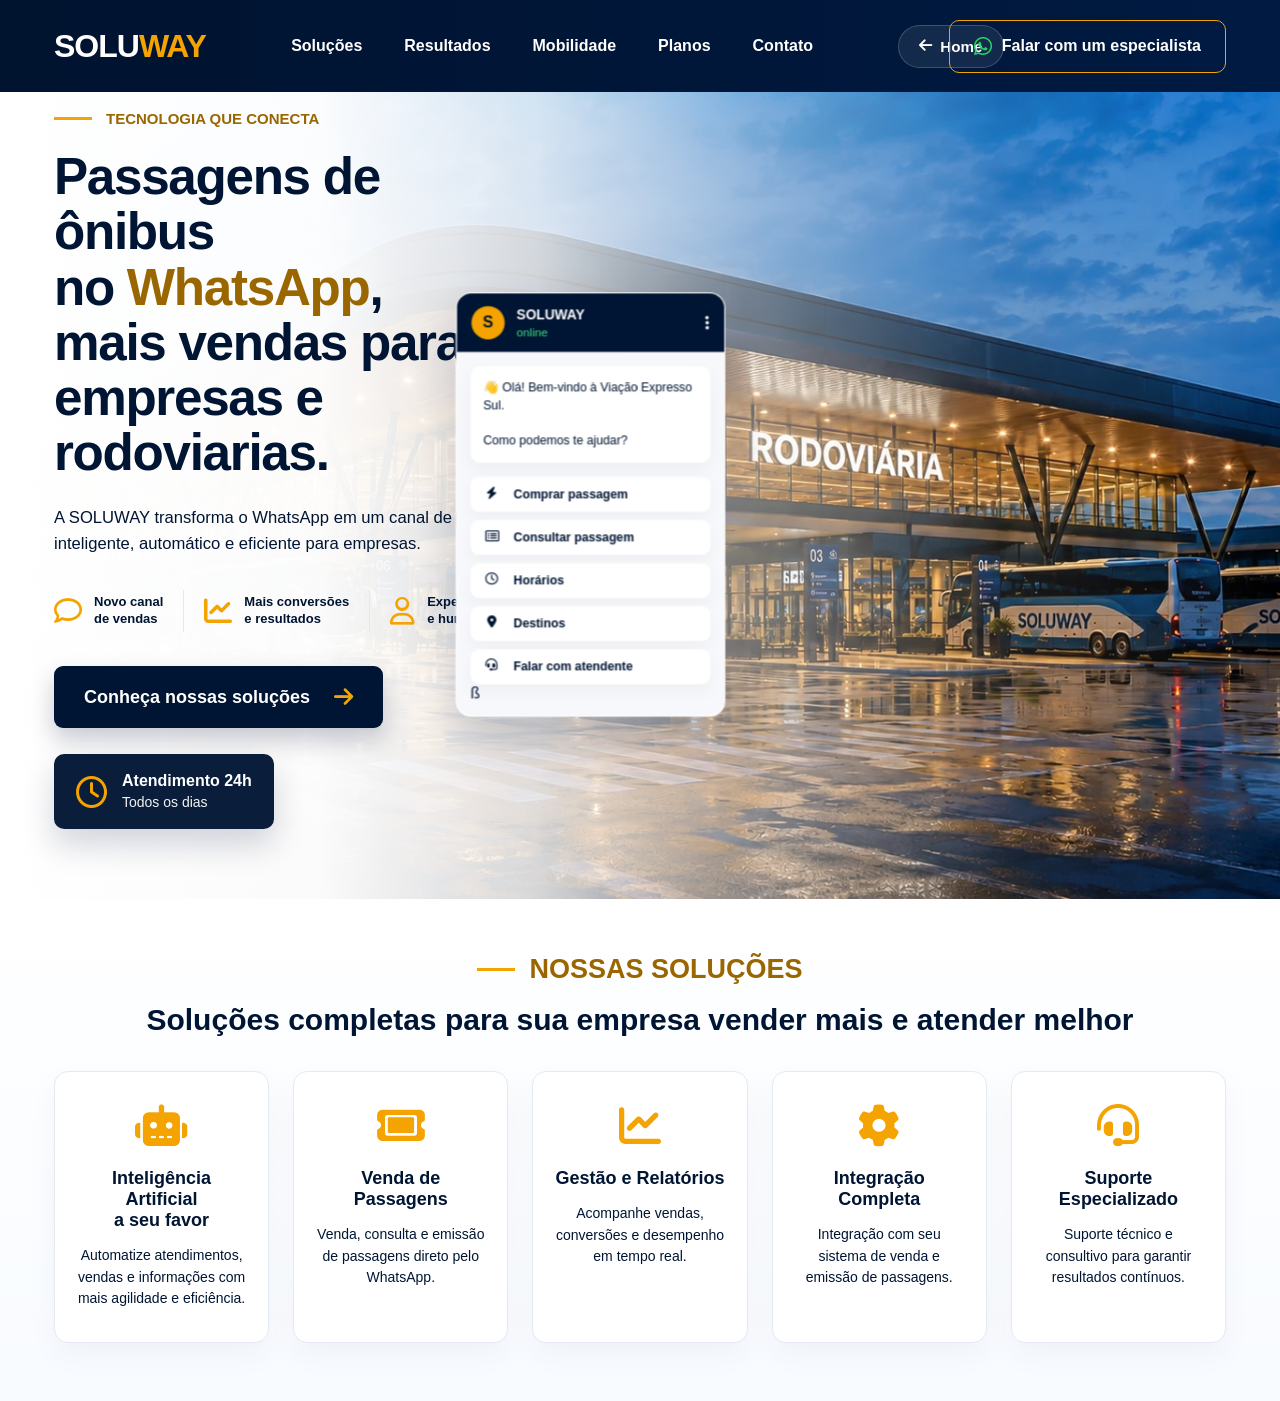
==== index.html @ b698020f "Add files via upload" ====
<!doctype html>
<html lang="pt-BR">
  <head>
  <!-- Google Analytics: SOLUWAY — Sites públicos -->
    <script async src="https://www.googletagmanager.com/gtm.js?id=G-0V5ZH171MF"></script>
    <script>
      window.dataLayer = window.dataLayer || [];
      function gtag(){dataLayer.push(arguments);}
      gtag('js', new Date());
      document.addEventListener('click', function (event) {
        const link = event.target.closest('a[href]');
        if (!link) return;
        const url = new URL(link.href, location.href);
        if (url.hostname !== 'wa.me' && url.hostname !== 'api.whatsapp.com') return;
        gtag('event', 'whatsapp_click', {
          send_to: 'G-0V5ZH171MF',
          site_name: 'rodoviaria',
          button_id: link.id || link.className || 'contato',
          contact_channel: 'whatsapp'
        });
      }, true);
    </script>
    <meta charset="UTF-8" />
    <meta name="viewport" content="width=device-width, initial-scale=1.0" />
    <title>SOLUWAY | Passagens de ônibus no WhatsApp</title>
    <meta name="description" content="Modernize o atendimento da sua rodoviária com a SOLUWAY. Venda passagens de ônibus pelo WhatsApp com automação e integração para facilitar a operação." />

    <link rel="stylesheet" href="css/style.css" />

    <link
      rel="stylesheet"
      href="https://cdnjs.cloudflare.com/ajax/libs/font-awesome/6.5.1/css/all.min.css"
    />
  </head>

  <body>



    
 (ajuste do link de volta da soluway-rodoviaria)
    <!-- HEADER -->
    <header class="header">
      <div class="logo">
        <span>SOLU<span>WAY</span></span>
      </div>

      <nav class="nav">
        <a href="#solucoes">Soluções</a>
        <a href="#resultados">Resultados</a>
        <a href="#mobilidade">Mobilidade</a>
        <a href="#planos">Planos</a>
        <a href="#contato">Contato</a>
      </nav>
 <a href="https://soluway.com.br" class="btn-voltar-home">
  <i class="fa-solid fa-arrow-left"></i>
  Home
</a>

      <a
        href="https://wa.me/555191456354?text=Ol%C3%A1%21%20Gostaria%20de%20falar%20com%20um%20especialista%20da%20SOLUWAY."
        target="_blank"
        id="whatsapp-fale-conosco-header"
        class="btn-whatsapp"
        rel="noopener"
      >
        <i class="fa-brands fa-whatsapp"></i>
        Falar com um especialista
      </a>
    </header>

    <!-- HERO -->
    <main class="hero">
      <!-- COLUNA ESQUERDA -->
      <section class="hero-content">
        <div class="tag">
          <span></span>
          TECNOLOGIA QUE CONECTA
        </div>

        <h1>
          Passagens de ônibus <br />
          no <strong>WhatsApp</strong>, <br />
          mais vendas para <br />
          empresas e rodoviarias.
        </h1>

        <p>
          A SOLUWAY transforma o WhatsApp em um canal de vendas inteligente,
          automático e eficiente para empresas.
        </p>

        <div class="benefits">
          <div class="benefit-item">
            <i class="fa-regular fa-comment"></i>
            <span>Novo canal<br />de vendas</span>
          </div>

          <div class="benefit-line"></div>

          <div class="benefit-item">
            <i class="fa-solid fa-chart-line"></i>
            <span>Mais conversões<br />e resultados</span>
          </div>

          <div class="benefit-line"></div>

          <div class="benefit-item">
            <i class="fa-regular fa-user"></i>
            <span>Experiência rápida<br />e humanizada</span>
          </div>
        </div>

        <a href="#solucoes" class="main-button">
          Conheça nossas soluções
          <i class="fa-solid fa-arrow-right"></i>
        </a>

        <div class="mini-card mini-card-left">
          <i class="fa-regular fa-clock"></i>
          <div>
            <strong>Atendimento 24h</strong>
            <span>Todos os dias</span>
          </div>
        </div>
      </section>

      <!-- CARD WHATSAPP CENTRAL -->
      <section class="whatsapp-center">
        <div class="whatsapp-card">
          <div class="phone-header">
            <div class="brand-circle">S</div>
            <div>
              <strong>SOLUWAY</strong>
              <small>online</small>
            </div>
            <i class="fa-solid fa-ellipsis-vertical"></i>
          </div>

          <div class="phone-body">
            <div class="message">
              👋 Olá! Bem-vindo à Viação Expresso Sul.<br /><br />
              Como podemos te ajudar?
            </div>

            <button>
              <i class="fa-solid fa-bolt"></i>
              Comprar passagem
            </button>

            <button>
              <i class="fa-regular fa-rectangle-list"></i>
              Consultar passagem
            </button>

            <button>
              <i class="fa-regular fa-clock"></i>
              Horários
            </button>

            <button>
              <i class="fa-solid fa-location-dot"></i>
              Destinos
            </button>

            <button>
              <i class="fa-solid fa-headset"></i>
              Falar com atendente</button
            >ß
          </div>
        </div>
      </section>

      <section class="hero-visual">
        <img
          class="station-img"
          src="assets/img_rodoviaria.webp"
          alt="Rodoviária moderna com ônibus"
        />
      </section>
    </main>

    <!-- SERVIÇOS -->
    <section class="services" id="solucoes">
      <div class="services-title">
        <div class="tag center">
          <span></span>
          NOSSAS SOLUÇÕES
        </div>

        <h2>
          Soluções completas para sua empresa vender mais e atender melhor
        </h2>
      </div>

      <div class="services-grid">
        <div class="service-card">
          <i class="fa-solid fa-robot"></i>
          <h3>Inteligência Artificial<br />a seu favor</h3>
          <p>
            Automatize atendimentos, vendas e informações com mais agilidade e
            eficiência.
          </p>
        </div>

        <div class="service-card">
          <i class="fa-solid fa-ticket"></i>
          <h3>Venda de Passagens</h3>
          <p>Venda, consulta e emissão de passagens direto pelo WhatsApp.</p>
        </div>

        <div class="service-card">
          <i class="fa-solid fa-chart-line"></i>
          <h3>Gestão e Relatórios</h3>
          <p>Acompanhe vendas, conversões e desempenho em tempo real.</p>
        </div>

        <div class="service-card">
          <i class="fa-solid fa-gear"></i>
          <h3>Integração Completa</h3>
          <p>Integração com seu sistema de venda e emissão de passagens.</p>
        </div>

        <div class="service-card">
          <i class="fa-solid fa-headset"></i>
          <h3>Suporte Especializado</h3>
          <p>
            Suporte técnico e consultivo para garantir resultados contínuos.
          </p>
        </div>
      </div>
    </section>
    <script defer src="script.js"></script>
  </body>
</html>
---- css/style.css ----
* {
  margin: 0;
  padding: 0;
  box-sizing: border-box;
}

:root {
  --navy: #001533;
  --navy-light: #001f4d;
  --gold: #f4a300;
  --white: #ffffff;
  --text: #061739;
  --muted: #5d6b85;
  --border: #e5e9f1;
  --whatsapp: #25d366;
}

body {
  font-family: Arial, Helvetica, sans-serif;
  background: var(--white);
  color: var(--text);
}

a {
  text-decoration: none;
  color: inherit;
}

/* =========================
   HEADER
========================= */

.header {
  position: fixed;
  top: 0;
  left: 0;
  width: 100%;
  z-index: 1000;
  height: 92px;
  background: linear-gradient(90deg, #00132f, #001a42);
  display: flex;
  align-items: center;
  justify-content: space-between;
  padding: 0 54px;
  color: var(--white);
}

.logo {
  display: flex;
  align-items: center;
  gap: 14px;
  font-size: 32px;
  font-weight: 900;
  letter-spacing: -1px;
}

.logo > span > span {
  color: var(--gold);
}

.logo-icon {
  width: 48px;
  height: 48px;
  background: linear-gradient(
    135deg,
    #ffffff 0%,
    #ffffff 45%,
    var(--gold) 45%,
    var(--gold) 100%
  );
  color: var(--navy);
  border-radius: 13px;
  display: flex;
  align-items: center;
  justify-content: center;
  font-weight: 900;
}

.nav {
  display: flex;
  align-items: center;
  gap: 42px;
  font-size: 16px;
  font-weight: 600;
}

.nav a {
  transition: 0.3s;
}

.nav a:hover {
  color: var(--gold);
}

.btn-whatsapp {
  border: 1.5px solid var(--gold);
  border-radius: 10px;
  padding: 15px 24px;
  display: flex;
  align-items: center;
  gap: 10px;
  font-weight: 800;
  transition: 0.3s;
}

.btn-whatsapp:hover {
  background: rgba(244, 163, 0, 0.12);
}

.btn-whatsapp i {
  color: var(--whatsapp);
  font-size: 21px;
}

/* =========================
   HERO
========================= */

.hero {
  min-height: calc(100vh - 92px);
  width: 100%;
  display: flex;
  align-items: center;
  position: relative;
  overflow: hidden;
  padding-bottom: 0;
}

/* Fundo com ônibus ocupando toda a hero */
.hero-visual {
  position: absolute;
  inset: 0;
  width: 100%;
  height: 100%;
  overflow: hidden;
  z-index: 1;
}

.hero-visual .bus-bg {
  position: absolute;
  inset: 0;
  width: 100%;
  height: 100%;
  object-fit: cover;
  object-position: center right;
  z-index: 1;
  display: block;
}

/* Degradê por cima dos ônibus */
.hero-visual::before {
  content: "";
  position: absolute;
  inset: 0;
  background: linear-gradient(
    90deg,
    #ffffff 0%,
    rgba(255, 255, 255, 0.98) 24%,
    rgba(255, 255, 255, 0.82) 38%,
    rgba(255, 255, 255, 0.48) 52%,
    rgba(255, 255, 255, 0.18) 64%,
    rgba(255, 255, 255, 0) 78%
  );
  z-index: 2;
  pointer-events: none;
}

/* Profissional por cima do fundo */
.hero-visual .person-img {
  position: absolute;
  right: -110px;
  bottom: 0;
  height: 670px;
  width: auto;
  object-fit: contain;
  z-index: 8;
  display: block;
}

/* Esconde badge antigo, caso ainda esteja dentro do hero-visual */
.hero-visual .mini-card {
  display: none;
}

/* Botão verde flutuante */
.hero-visual .floating-whatsapp {
  position: absolute;
  right: 32px;
  bottom: 36px;
  width: 64px;
  height: 64px;
  background: var(--whatsapp);
  color: var(--white);
  border-radius: 50%;
  display: flex;
  align-items: center;
  justify-content: center;
  font-size: 38px;
  z-index: 25;
  box-shadow: 0 14px 28px rgba(0, 120, 55, 0.28);
}

/* Conteúdo da esquerda */
.hero-content {
  grid-column: 1 / 2;
  grid-row: 1;
  padding: 64px 0 40px 54px;
  position: relative;
  z-index: 30;
}

.tag {
  display: flex;
  align-items: center;
  gap: 14px;
  color: #996600;
  font-size: 15px;
  font-weight: 900;
  margin-bottom: 22px;
}

.tag span {
  width: 38px;
  height: 3px;
  background: var(--gold);
  display: block;
}

.tag.center {
  justify-content: center;
  font-size: 27px;
}

.hero h1 {
  font-size: 48px;
  line-height: 1.12;
  color: var(--navy);
  font-weight: 900;
  letter-spacing: -1.3px;
  margin-bottom: 24px;
}

.hero h1 strong {
  color: #996600;
}

.hero p {
  max-width: 500px;
  font-size: 18px;
  line-height: 1.55;
  color: var(--navy);
  margin-bottom: 34px;
}

.benefits {
  display: flex;
  align-items: center;
  gap: 20px;
  margin-bottom: 34px;
}

.benefit-item {
  display: flex;
  align-items: center;
  gap: 12px;
}

.benefit-item i {
  color: var(--gold);
  font-size: 28px;
}

.benefit-item span {
  font-size: 13px;
  line-height: 1.3;
  font-weight: 800;
  color: var(--navy);
}

.benefit-line {
  width: 1px;
  height: 42px;
  background: var(--border);
}

.main-button {
  width: fit-content;
  background: var(--navy);
  color: var(--white);
  padding: 20px 30px;
  border-radius: 9px;
  display: flex;
  align-items: center;
  gap: 24px;
  font-size: 18px;
  font-weight: 900;
  box-shadow: 0 12px 25px rgba(0, 15, 50, 0.22);
  transition: 0.3s;
}

.main-button i {
  color: var(--gold);
  font-size: 22px;
}

.main-button:hover {
  background: #00245c;
  transform: translateY(-3px);
}

/* Badge Atendimento 24h abaixo do botão */
.hero-content .mini-card-left {
  position: relative;
  margin-top: 26px;
  margin-bottom: 70px;
  width: fit-content;
  background: rgba(0, 21, 51, 0.96);
  color: #ffffff;
  border-radius: 10px;
  padding: 18px 22px;
  display: flex;
  align-items: center;
  gap: 14px;
  z-index: 50;
  box-shadow: 0 16px 32px rgba(0, 20, 60, 0.18);
}

.hero-content .mini-card-left i {
  color: var(--gold);
  font-size: 32px;
}

.hero-content .mini-card-left strong {
  display: block;
  font-size: 16px;
  margin-bottom: 3px;
}

.hero-content .mini-card-left span {
  font-size: 14px;
  opacity: 0.95;
}

/* =========================
   CARD WHATSAPP CENTRAL
========================= */

.whatsapp-center {
  grid-column: 2 / 3;
  grid-row: 1;
  position: relative;
  z-index: 40;
  display: flex;
  align-items: center;
  justify-content: center;
  padding-top: 10px;
  transform: translateX(-120px);
}

.whatsapp-card {
  width: 275px;
  background: rgba(255, 255, 255, 0.96);
  backdrop-filter: blur(3px);
  border-radius: 16px;
  box-shadow: 0 22px 50px rgba(0, 20, 60, 0.18);
  overflow: hidden;
  border: 1px solid rgba(255, 255, 255, 0.95);
  transform: scale(0.98);
  transform-origin: center center;
}

.phone-header {
  background: var(--navy);
  color: var(--white);
  padding: 13px 15px;
  display: flex;
  align-items: center;
  gap: 12px;
}

.phone-header strong {
  font-size: 14px;
}

.phone-header small {
  display: block;
  font-size: 12px;
  color: #3ee083;
  margin-top: 2px;
}

.phone-header .fa-ellipsis-vertical {
  margin-left: auto;
}

.brand-circle {
  width: 34px;
  height: 34px;
  background: var(--gold);
  color: var(--navy);
  border-radius: 50%;
  display: flex;
  align-items: center;
  justify-content: center;
  font-weight: 900;
}

.phone-body {
  padding: 14px;
  background: rgba(247, 248, 251, 0.98);
}

.message {
  background: var(--white);
  border-radius: 10px;
  padding: 13px;
  font-size: 12.5px;
  line-height: 1.45;
  color: var(--navy);
  margin-bottom: 14px;
  box-shadow: 0 8px 20px rgba(0, 20, 60, 0.04);
}

.phone-body button {
  width: 100%;
  border: none;
  background: var(--white);
  color: var(--navy);
  border-radius: 9px;
  padding: 11px 12px;
  margin-bottom: 8px;
  font-size: 12.5px;
  font-weight: 900;
  display: flex;
  align-items: center;
  gap: 12px;
  cursor: pointer;
  box-shadow: 0 7px 15px rgba(0, 20, 60, 0.035);
}

.phone-body button:last-child {
  margin-bottom: 0;
}

.phone-body button i {
  width: 20px;
  color: var(--navy);
  text-align: center;
}

/* =========================
   SERVICES
========================= */

.services {
  margin-top: 70px;
  padding: 55px 54px 58px;
  background: linear-gradient(180deg, #ffffff 0%, #f8fbff 100%);
}

.services-title {
  text-align: center;
  margin-bottom: 32px;
}

.services-title .tag {
  margin-bottom: 16px;
}

.services-title h2 {
  color: var(--navy);
  font-size: 30px;
  line-height: 1.25;
  font-weight: 900;
}

.services-grid {
  display: grid;
  grid-template-columns: repeat(5, 1fr);
  gap: 24px;
  max-width: 1220px;
  margin: 0 auto;
}

.service-card {
  background: var(--white);
  border: 1px solid var(--border);
  border-radius: 14px;
  padding: 32px 22px;
  text-align: center;
  min-height: 220px;
  box-shadow: 0 12px 30px rgba(0, 20, 60, 0.045);
  transition: 0.3s;
}

.service-card:hover {
  transform: translateY(-6px);
  box-shadow: 0 18px 38px rgba(0, 20, 60, 0.09);
}

.service-card i {
  color: var(--gold);
  font-size: 42px;
  margin-bottom: 22px;
}

.service-card h3 {
  color: var(--navy);
  font-size: 18px;
  font-weight: 900;
  margin-bottom: 14px;
}

.service-card p {
  color: var(--navy);
  font-size: 14px;
  line-height: 1.55;
}

/* =========================
   RESPONSIVO
========================= */

@media (max-width: 1200px) {
  .hero {
    grid-template-columns: 40% 30% 30%;
  }

  .hero h1 {
    font-size: 42px;
  }

  .services-grid {
    grid-template-columns: repeat(3, 1fr);
  }
}

@media (max-width: 980px) {
  .header {
    height: auto;
    padding: 24px;
    flex-direction: column;
    gap: 22px;
  }

  .nav {
    flex-wrap: wrap;
    justify-content: center;
    gap: 22px;
  }

  .hero {
  min-height: calc(100vh - 92px);
  overflow: hidden !important;
  padding-bottom: 0;
}

  .hero-visual {
    position: relative;
    height: 520px;
    min-height: 520px;
    order: 3;
  }

  .hero-visual .bus-bg {
  height: 100%;
}

  .hero-visual .person-img {
    right: 20px;
    height: 500px;
  }

  .hero-content {
    padding: 44px 24px 20px;
    order: 1;
  }

  .hero h1 {
    font-size: 38px;
  }

  .benefits {
    flex-direction: column;
    align-items: flex-start;
  }

  .benefit-line {
    display: none;
  }

  .whatsapp-center {
    padding: 20px 24px;
    order: 2;
  }

  .whatsapp-card {
    width: 100%;
    max-width: 330px;
    transform: none;
  }

  .hero-visual .floating-whatsapp {
    position: fixed;
    right: 22px;
    bottom: 22px;
  }

  .services {
    margin-top: 0;
    padding: 34px 24px 48px;
  }

  .services-grid {
    grid-template-columns: 1fr;
  }
}

@media (max-width: 620px) {
  .logo {
    font-size: 28px;
  }

  .logo-icon {
    width: 44px;
    height: 44px;
  }

  .hero h1 {
    font-size: 34px;
  }

  .hero p {
    font-size: 16px;
  }

  .main-button {
    width: 100%;
    justify-content: center;
  }

  .services-title h2 {
    font-size: 24px;
  }

  .hero-content .mini-card-left {
    width: auto;
  }
}
/* CARDS DE SERVIÇOS LADO A LADO NO DESKTOP */

.services-grid {
  display: grid;
  grid-template-columns: repeat(5, 1fr);
  gap: 24px;
  max-width: 1220px;
  margin: 0 auto;
}

.service-card {
  width: 100%;
}
@media (max-width: 980px) {
  .services-grid {
    grid-template-columns: repeat(2, 1fr);
  }
}

@media (max-width: 620px) {
  .services-grid {
    grid-template-columns: 1fr;
  }
}
/* FORÇAR CARDS DE SERVIÇOS LADO A LADO */

.services-grid {
  display: grid !important;
  grid-template-columns: repeat(5, minmax(0, 1fr)) !important;
  gap: 24px !important;
  max-width: 1220px !important;
  margin: 0 auto !important;
}

.service-card {
  width: 100% !important;
  min-height: 220px !important;
}

@media (max-width: 1100px) {
  .services-grid {
    grid-template-columns: repeat(2, minmax(0, 1fr)) !important;
  }
}

@media (max-width: 620px) {
  .services-grid {
    grid-template-columns: 1fr !important;
  }
}

.hero {
  min-height: calc(100vh - 92px);
  overflow: hidden !important;
  padding-bottom: 0;
}

.hero-content,
.hero-container,
.hero-wrapper {
  height: auto !important;
  min-height: auto !important;
  overflow: visible !important;
}

.hero-stats,
.hero-benefits,
.benefits-row,
.info-cards {
  flex-wrap: wrap;
  margin-bottom: 40px;
}
.btn-voltar-home {
  display: inline-flex;
  align-items: center;
  gap: 8px;

  margin-right: -140px;

  padding: 12px 20px;

  background: rgba(255, 255, 255, 0.08);
  color: #ffffff;

  text-decoration: none;
  font-size: 0.95rem;
  font-weight: 700;

  border: 1px solid rgba(255, 255, 255, 0.18);
  border-radius: 999px;

  transition: all 0.3s ease;
}

.btn-voltar-home:hover {
  background: #f5a800;
  color: #001b3a;
}

<section class="hero-visual">
  <img
    class="station-img"
    src="assets/img_rodoviaria.png"
    alt="Rodoviária moderna com ônibus"
  />
</section>

/* AJUSTE FINAL HERO - SOLUWAY RODOVIÁRIA */

html,
body {
  width: 100%;
  max-width: 100%;
  overflow-x: hidden;
}

.hero {
  width: 100%;
  min-height: calc(100vh - 40px);
  position: relative;
  display: flex;
  align-items: center;
  overflow: hidden !important;
  padding-bottom: 0 !important;
  margin-bottom: 0 !important;
}

.hero-visual {
  position: absolute;
  inset: 0;
  width: 100%;
  height: 100%;
  overflow: hidden;
  z-index: 1;
}

.hero-visual .bus-bg {
  position: absolute;
  inset: 0;
  width: 100%;
  height: 100%;
  object-fit: cover;
  object-position: center right;
  display: block;
  z-index: 1;
}

.hero-visual .person-img {
  position: absolute;
  right: -40px;
  bottom: 0;
  height: 88%;
  width: auto;
  object-fit: contain;
  display: block;
  z-index: 8;
}

.hero-content,
.whatsapp-center {
  position: relative;
  z-index: 30;
}

.services {
  margin-top: 0 !important;
}
/* AJUSTE FINAL HERO - RODOVIÁRIA */

html,
body {
  width: 100%;
  max-width: 100%;
  overflow-x: hidden;
}

.hero {
  width: 100%;
  min-height: calc(100vh - 92px);
  position: relative;
  display: flex;
  align-items: center;
  overflow: hidden !important;
  padding-bottom: 0 !important;
  margin-bottom: 0 !important;
}

.hero-visual {
  position: absolute;
  inset: 0;
  width: 100%;
  height: 100%;
  overflow: hidden;
  z-index: 1;
}

.hero-visual .station-img {
  position: absolute;
  inset: 0;
  width: 100%;
  height: 100%;
  object-fit: cover;
  object-position: center 68%;
  display: block;
  z-index: 1;
}

.hero-visual::before {
  content: "";
  position: absolute;
  inset: 0;
  background: linear-gradient(
    90deg,
    #ffffff 0%,
    rgba(255, 255, 255, 0.98) 24%,
    rgba(255, 255, 255, 0.82) 40%,
    rgba(255, 255, 255, 0.45) 58%,
    rgba(255, 255, 255, 0.08) 78%,
    rgba(255, 255, 255, 0) 100%
  );
  z-index: 2;
  pointer-events: none;
}

.hero-content,
.whatsapp-center {
  position: relative;
  z-index: 30;
}

.services {
  margin-top: 0 !important;
}

/* =========================
   RESPONSIVIDADE GERAL - HERO RODOVIÁRIA
========================= */

html,
body {
  width: 100%;
  max-width: 100%;
  overflow-x: hidden;
}

.hero {
  width: 100%;
  min-height: calc(100vh - 92px);
  position: relative;
  display: grid;
  grid-template-columns: minmax(320px, 42%) minmax(260px, 28%) minmax(220px, 30%);
  align-items: center;
  overflow: hidden !important;
  padding: 92px 54px 0;
  margin: 0;
}

.hero-visual {
  position: absolute;
  inset: 0;
  width: 100%;
  height: 100%;
  overflow: hidden;
  z-index: 1;
}

.hero-visual .station-img {
  position: absolute;
  inset: 0;
  width: 100%;
  height: 100%;
  object-fit: cover;
  object-position: center 64%;
  display: block;
  z-index: 1;
}

.hero-visual::before {
  content: "";
  position: absolute;
  inset: 0;
  background: linear-gradient(
    90deg,
    #ffffff 0%,
    rgba(255, 255, 255, 0.98) 25%,
    rgba(255, 255, 255, 0.82) 42%,
    rgba(255, 255, 255, 0.45) 58%,
    rgba(255, 255, 255, 0.1) 78%,
    rgba(255, 255, 255, 0) 100%
  );
  z-index: 2;
  pointer-events: none;
}

.hero-content {
  grid-column: 1 / 2;
  position: relative;
  z-index: 30;
  padding: 0;
  max-width: 560px;
}

.whatsapp-center {
  grid-column: 2 / 3;
  position: relative;
  z-index: 35;
  display: flex;
  justify-content: center;
  align-items: center;
  padding: 0;
}

.hero h1 {
  font-size: clamp(2.4rem, 4vw, 4.8rem);
  line-height: 1.08;
}

.hero p {
  font-size: clamp(1rem, 1.3vw, 1.25rem);
  max-width: 560px;
}

.services {
  margin-top: 0 !important;
}

/* =========================
   TABLET
========================= */

@media (max-width: 1100px) {
  .header {
    padding: 0 28px;
  }

  .nav {
    gap: 24px;
  }

  .hero {
    min-height: auto;
    grid-template-columns: 1fr 330px;
    padding: 130px 28px 60px;
    gap: 32px;
  }

  .hero-content {
    grid-column: 1 / 2;
  }

  .whatsapp-center {
    grid-column: 2 / 3;
  }

  .hero-visual .station-img {
    object-position: center right;
  }

  .hero h1 {
    font-size: clamp(2.2rem, 5vw, 3.4rem);
  }

  .benefits {
    flex-wrap: wrap;
  }
}/* =========================
   CELULAR
========================= */

@media (max-width: 768px) {
  .header {
    position: relative;
    height: auto;
    padding: 22px;
    flex-direction: column;
    gap: 18px;
  }

  .nav {
    flex-wrap: wrap;
    justify-content: center;
    gap: 18px;
    font-size: 14px;
  }

  .btn-voltar-home {
    margin-right: 0;
  }

  .hero {
    min-height: auto;
    display: flex;
    flex-direction: column;
    padding: 42px 22px 0;
    gap: 28px;
    overflow: hidden !important;
  }

  .hero-visual {
    position: relative;
    order: 3;
    width: calc(100% + 44px);
    height: 360px;
    margin: 10px -22px 0;
  }

  .hero-visual .station-img {
    width: 100%;
    height: 100%;
    object-fit: cover;
    object-position: center bottom;
  }

  .hero-visual::before {
    background: linear-gradient(
      180deg,
      rgba(255, 255, 255, 0.95) 0%,
      rgba(255, 255, 255, 0.55) 38%,
      rgba(255, 255, 255, 0) 100%
    );
  }

  .hero-content {
    order: 1;
    width: 100%;
    max-width: 100%;
    padding: 0;
  }

  .whatsapp-center {
    order: 2;
    width: 100%;
    padding: 0;
  }

  .whatsapp-card {
    width: 100%;
    max-width: 340px;
    transform: none;
  }

  .hero h1 {
    font-size: clamp(2rem, 10vw, 3rem);
  }

  .hero p {
    font-size: 1rem;
  }

  .benefits {
    flex-direction: column;
    align-items: flex-start;
    gap: 16px;
  }

  .benefit-line {
    display: none;
  }

  .main-button {
    width: 100%;
    justify-content: center;
  }

  .hero-content .mini-card-left {
    margin-bottom: 0;
  }

  .services {
    padding: 42px 22px 48px;
  }
}@media (max-width: 480px) {
  .logo {
    font-size: 26px;
  }

  .hero {
    padding: 34px 18px 0;
  }

  .hero h1 {
    font-size: 2.1rem;
  }

  .tag {
    font-size: 13px;
  }

  .hero-visual {
    width: calc(100% + 36px);
    height: 300px;
    margin-left: -18px;
    margin-right: -18px;
  }

  .whatsapp-card {
    max-width: 100%;
  }
}
/* AJUSTE FINO HERO RODOVIÁRIA */

.hero {
  min-height: calc(100vh - 92px) !important;
  padding-bottom: 0 !important;
  margin-bottom: 0 !important;
}

.hero-visual {
  height: 100% !important;
  min-height: 100% !important;
}

.hero-visual .station-img {
  height: 100% !important;
  object-fit: cover !important;
  object-position: center 62% !important;
}

.services {
  margin-top: 0 !important;
}
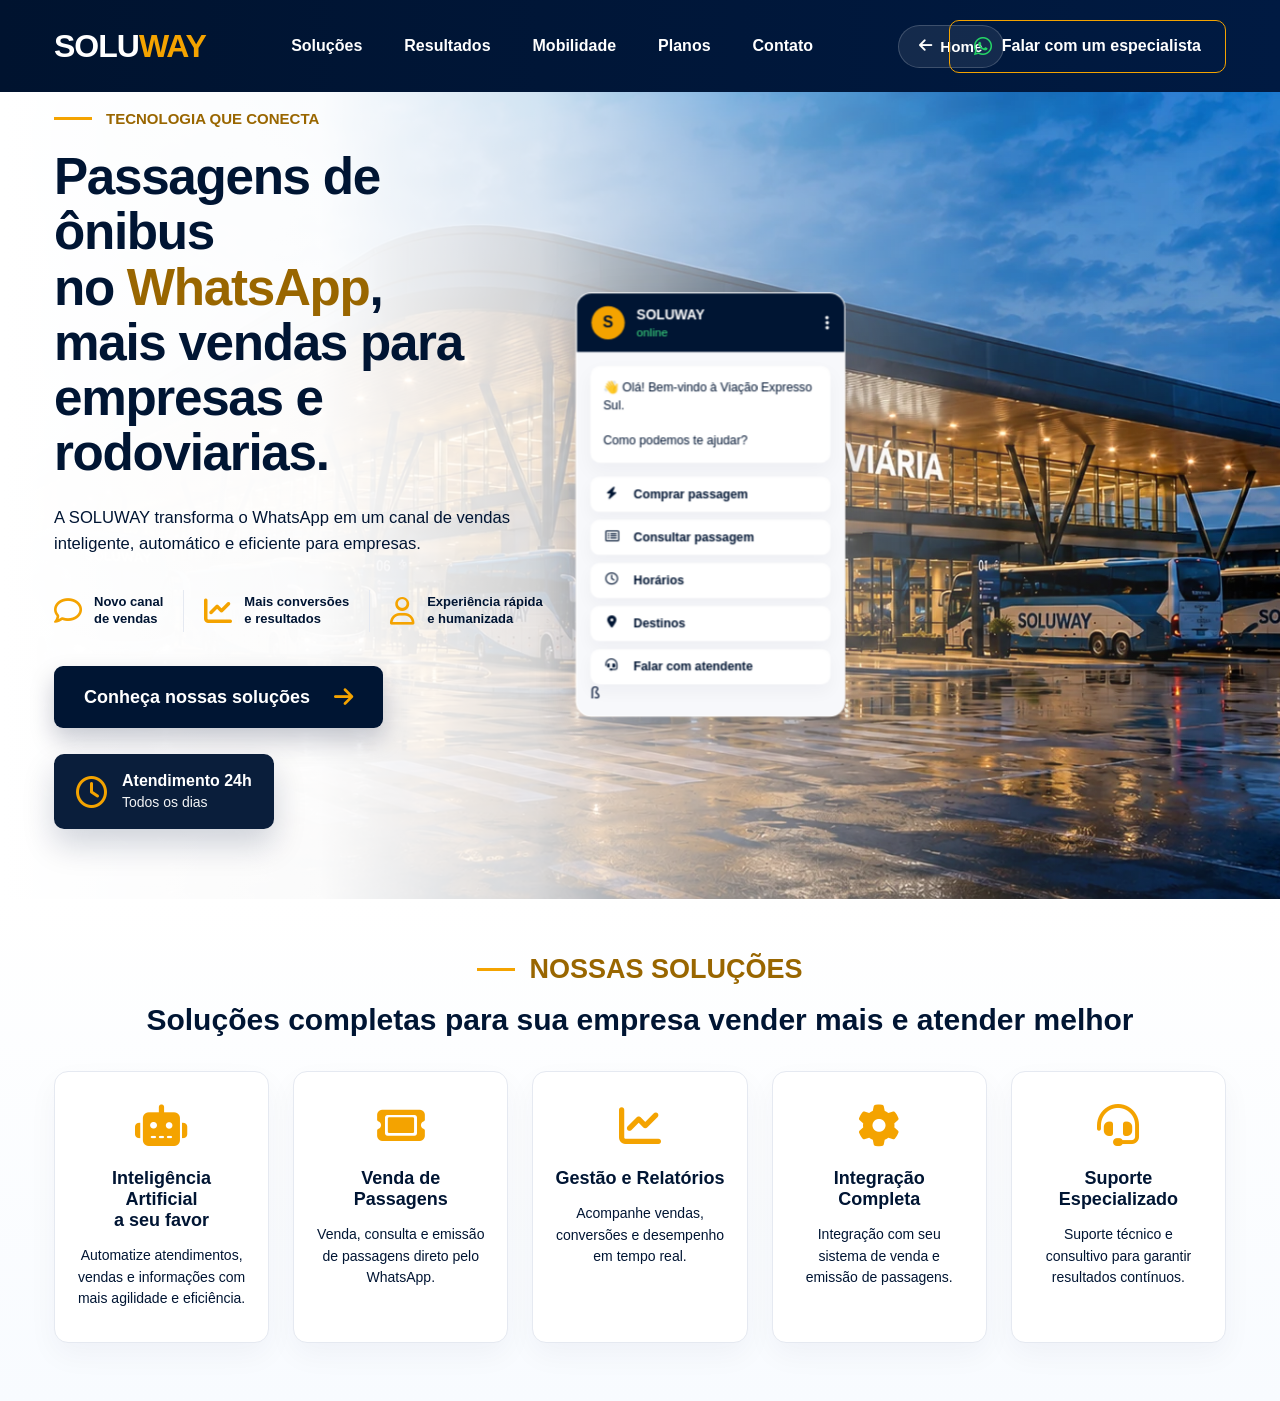
==== commit 3fe4c11e: "Add files via upload" ====
--- a/index.html
+++ b/index.html
@@ -25,7 +25,7 @@
     <title>SOLUWAY | Passagens de ônibus no WhatsApp</title>
     <meta name="description" content="Modernize o atendimento da sua rodoviária com a SOLUWAY. Venda passagens de ônibus pelo WhatsApp com automação e integração para facilitar a operação." />
 
-    <link rel="stylesheet" href="css/style.css" />
+    <link rel="stylesheet" href="css/style.css?v=20261112-layout1" />
 
     <link
       rel="stylesheet"
--- a/css/style.css
+++ b/css/style.css
@@ -1167,4 +1167,27 @@
 
 .services {
   margin-top: 0 !important;
-}+}
+/* Mantém a demonstração na sua coluna, sem cobrir o texto. */
+.whatsapp-center {
+  transform: none;
+  min-width: 0;
+}
+.hero-content {
+  min-width: 0;
+}
+.benefits {
+  flex-wrap: wrap;
+}
+@media (min-width: 769px) and (max-width: 980px) {
+  .header {
+    position: relative;
+    padding: 24px 28px;
+  }
+  .hero {
+    padding-top: 44px;
+  }
+  .btn-voltar-home {
+    margin-right: 0;
+  }
+}
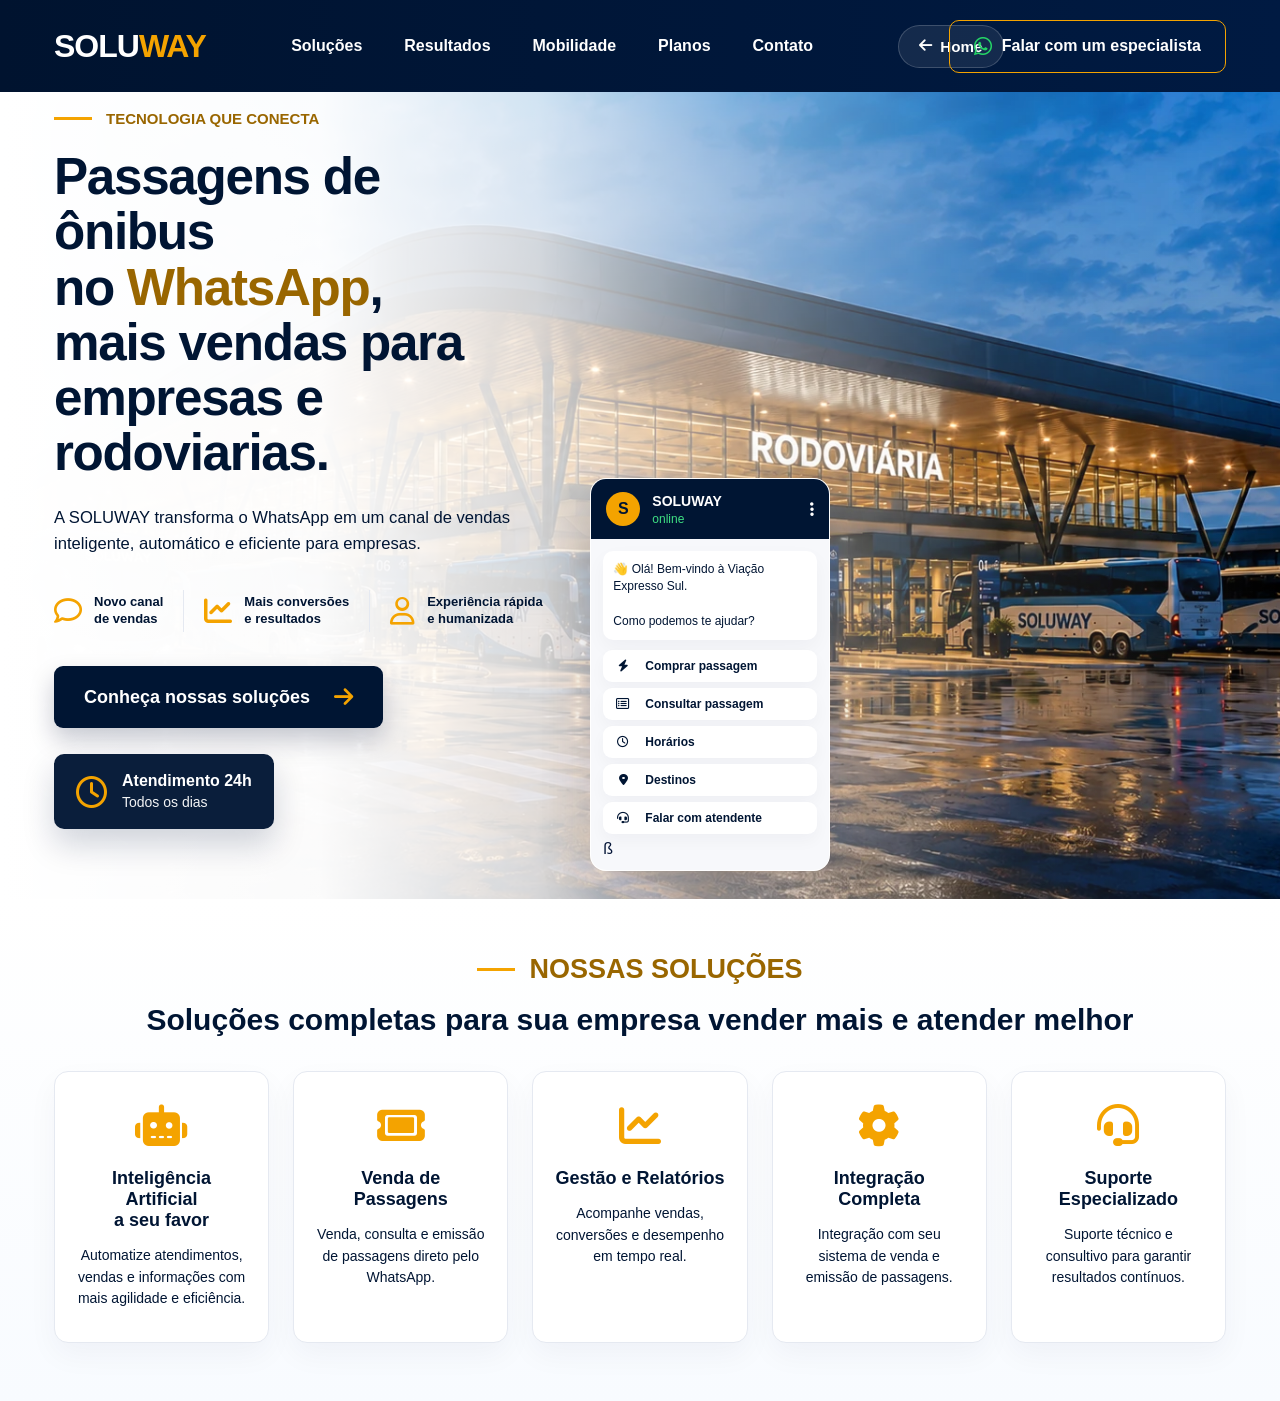
==== commit 9042aa64: "Add files via upload" ====
--- a/index.html
+++ b/index.html
@@ -25,7 +25,7 @@
     <title>SOLUWAY | Passagens de ônibus no WhatsApp</title>
     <meta name="description" content="Modernize o atendimento da sua rodoviária com a SOLUWAY. Venda passagens de ônibus pelo WhatsApp com automação e integração para facilitar a operação." />
 
-    <link rel="stylesheet" href="css/style.css?v=20261112-layout1" />
+    <link rel="stylesheet" href="css/style.css?v=20261112-layout2" />
 
     <link
       rel="stylesheet"
--- a/css/style.css
+++ b/css/style.css
@@ -1191,3 +1191,28 @@
     margin-right: 0;
   }
 }
+
+/* Card compacto abaixo do letreiro no computador. */
+@media (min-width: 1101px) {
+  .whatsapp-center {
+    align-self: end;
+    margin-bottom: 28px;
+  }
+  .whatsapp-card {
+    width: 240px;
+    transform: none;
+  }
+  .whatsapp-card .phone-body {
+    padding: 12px;
+  }
+  .whatsapp-card .message {
+    padding: 10px;
+    margin-bottom: 10px;
+    font-size: 12px;
+  }
+  .whatsapp-card .phone-body button {
+    padding: 9px 10px;
+    margin-bottom: 6px;
+    font-size: 12px;
+  }
+}
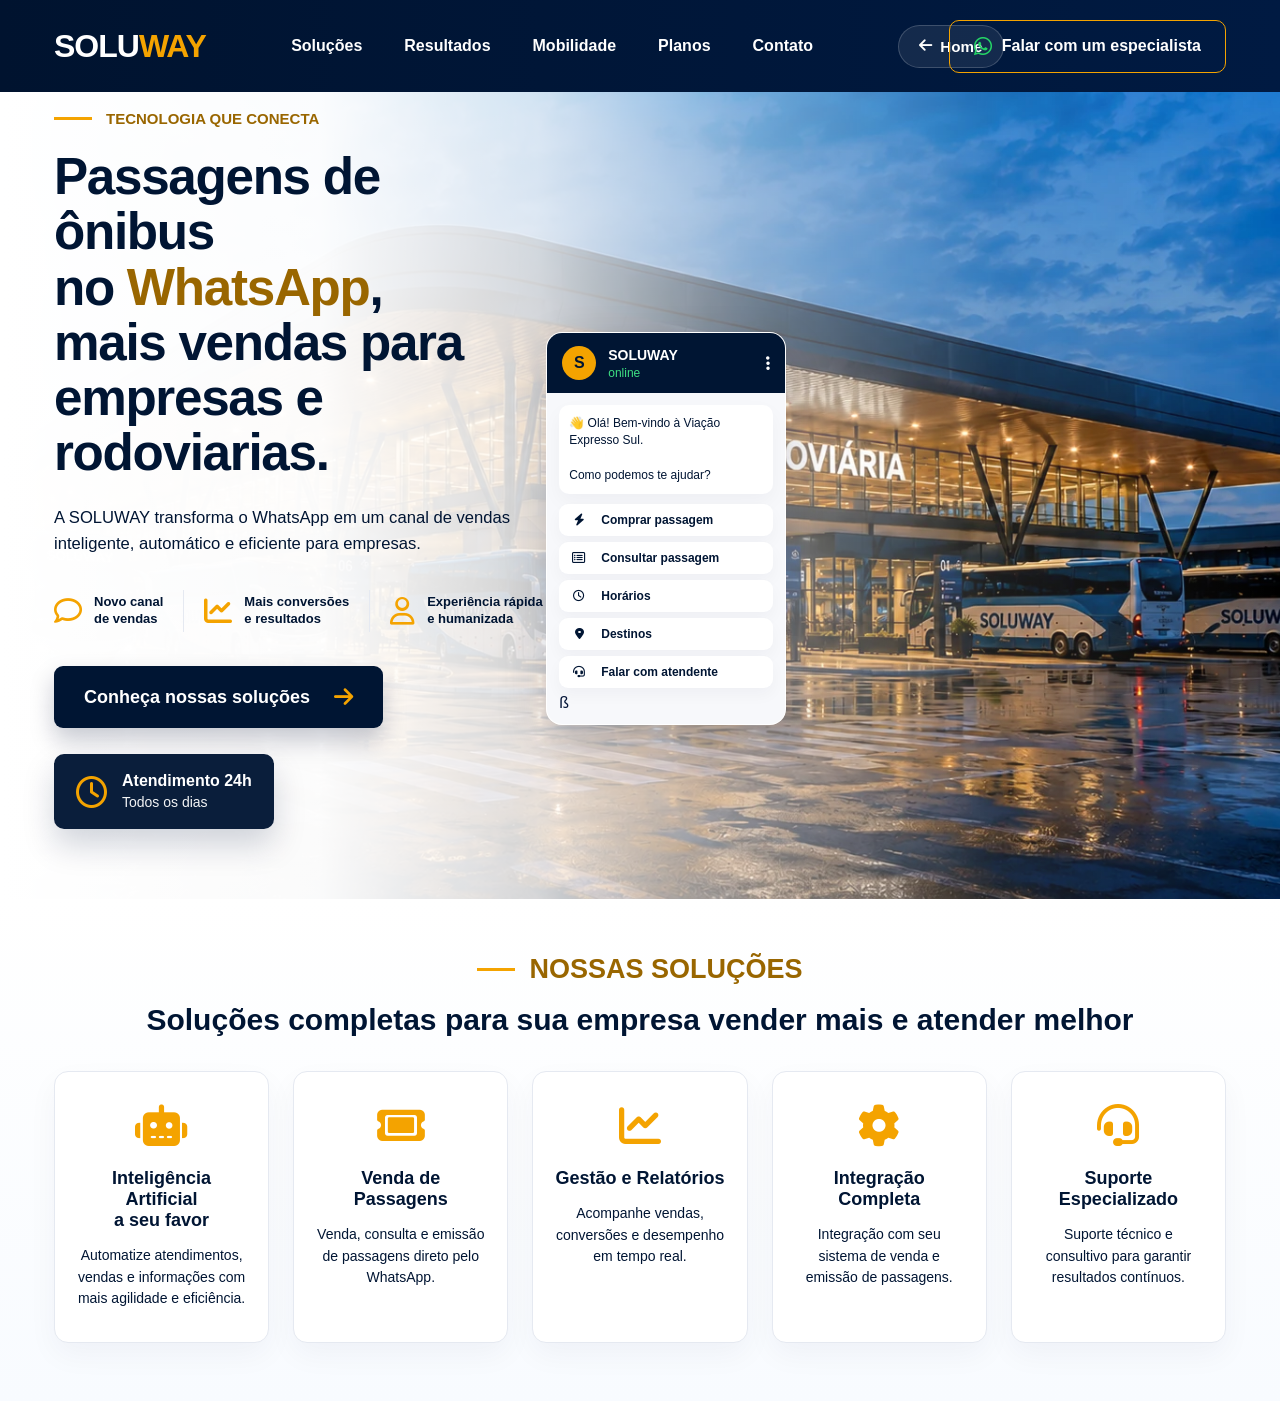
==== commit ce5edd35: "Add files via upload" ====
--- a/index.html
+++ b/index.html
@@ -25,7 +25,7 @@
     <title>SOLUWAY | Passagens de ônibus no WhatsApp</title>
     <meta name="description" content="Modernize o atendimento da sua rodoviária com a SOLUWAY. Venda passagens de ônibus pelo WhatsApp com automação e integração para facilitar a operação." />
 
-    <link rel="stylesheet" href="css/style.css?v=20261112-layout2" />
+    <link rel="stylesheet" href="css/style.css?v=20261112-layout3" />
 
     <link
       rel="stylesheet"
--- a/css/style.css
+++ b/css/style.css
@@ -1216,3 +1216,19 @@
     font-size: 12px;
   }
 }
+
+/* Composição desktop: fundo levemente à esquerda e card central. */
+@media (min-width: 1101px) {
+  .hero-visual .station-img {
+    width: 106%;
+    max-width: none;
+    left: -6%;
+    right: auto;
+  }
+  .whatsapp-center {
+    align-self: center;
+    justify-content: flex-start;
+    margin-bottom: 0;
+    transform: translateY(24px);
+  }
+}
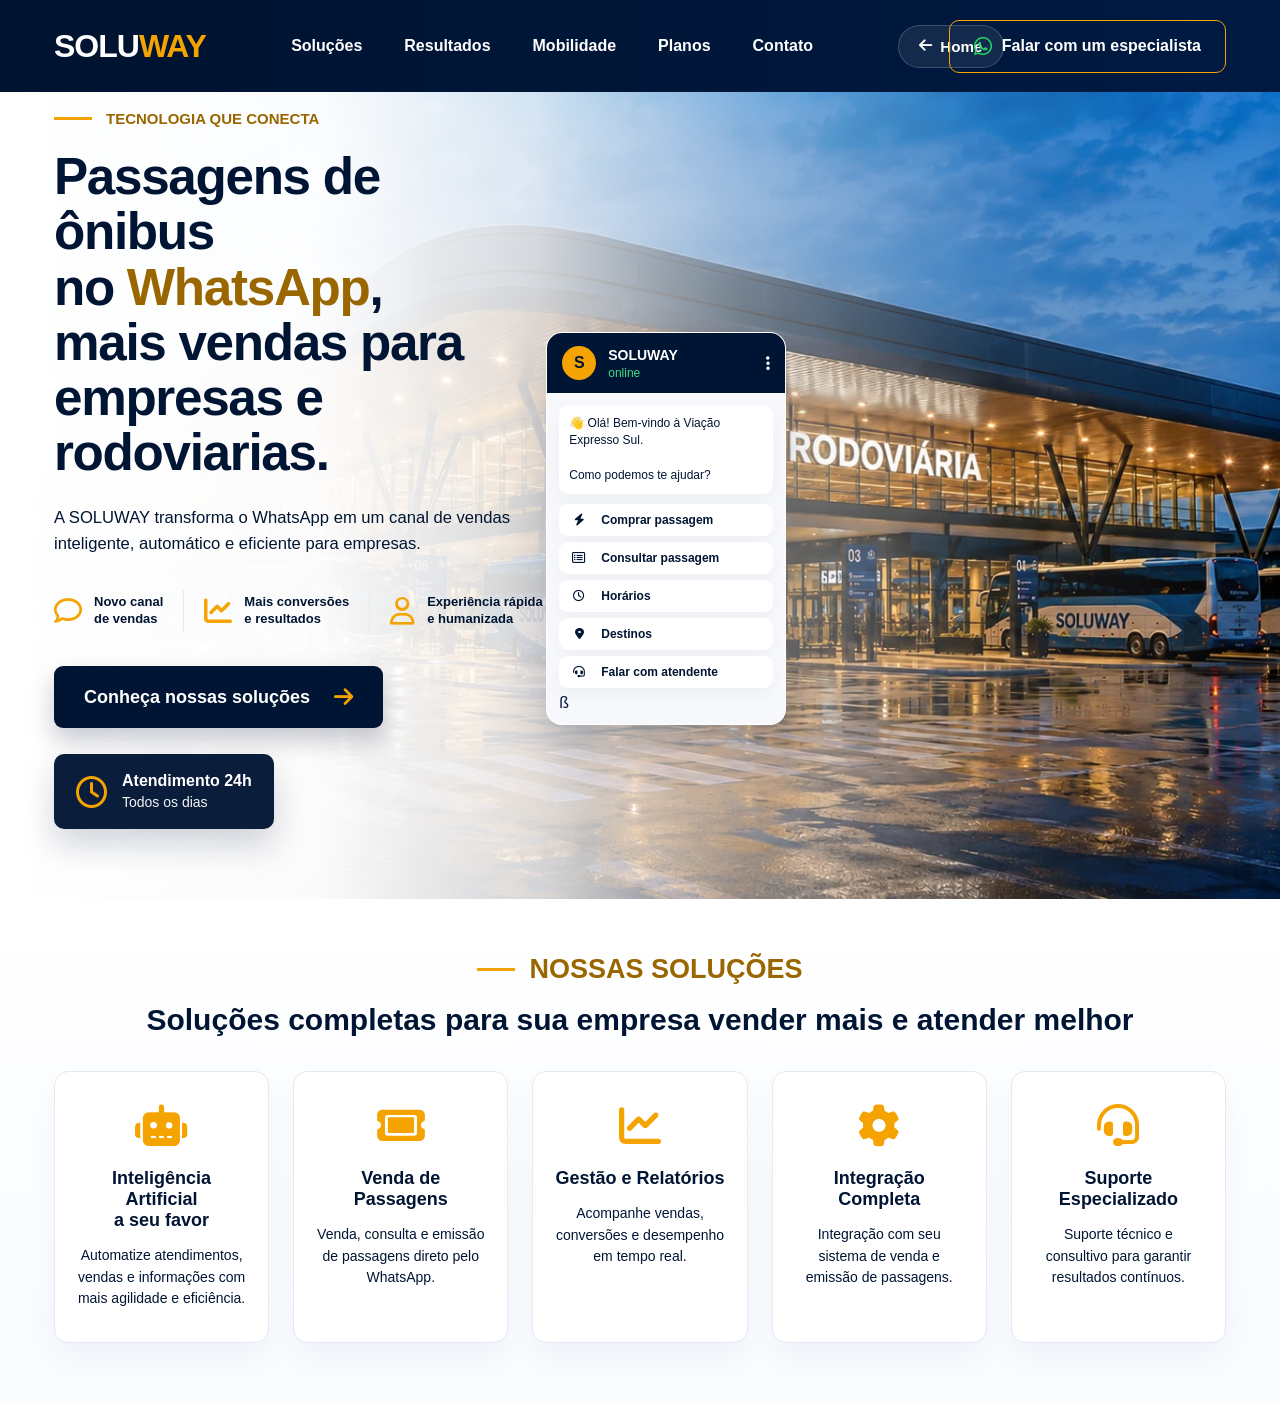
==== commit aaeb8d17: "Add files via upload" ====
--- a/index.html
+++ b/index.html
@@ -25,7 +25,7 @@
     <title>SOLUWAY | Passagens de ônibus no WhatsApp</title>
     <meta name="description" content="Modernize o atendimento da sua rodoviária com a SOLUWAY. Venda passagens de ônibus pelo WhatsApp com automação e integração para facilitar a operação." />
 
-    <link rel="stylesheet" href="css/style.css?v=20261112-layout3" />
+    <link rel="stylesheet" href="css/style.css?v=20261112-layout4" />
 
     <link
       rel="stylesheet"
--- a/css/style.css
+++ b/css/style.css
@@ -1222,7 +1222,7 @@
   .hero-visual .station-img {
     width: 106%;
     max-width: none;
-    left: -6%;
+    left: 0;
     right: auto;
   }
   .whatsapp-center {
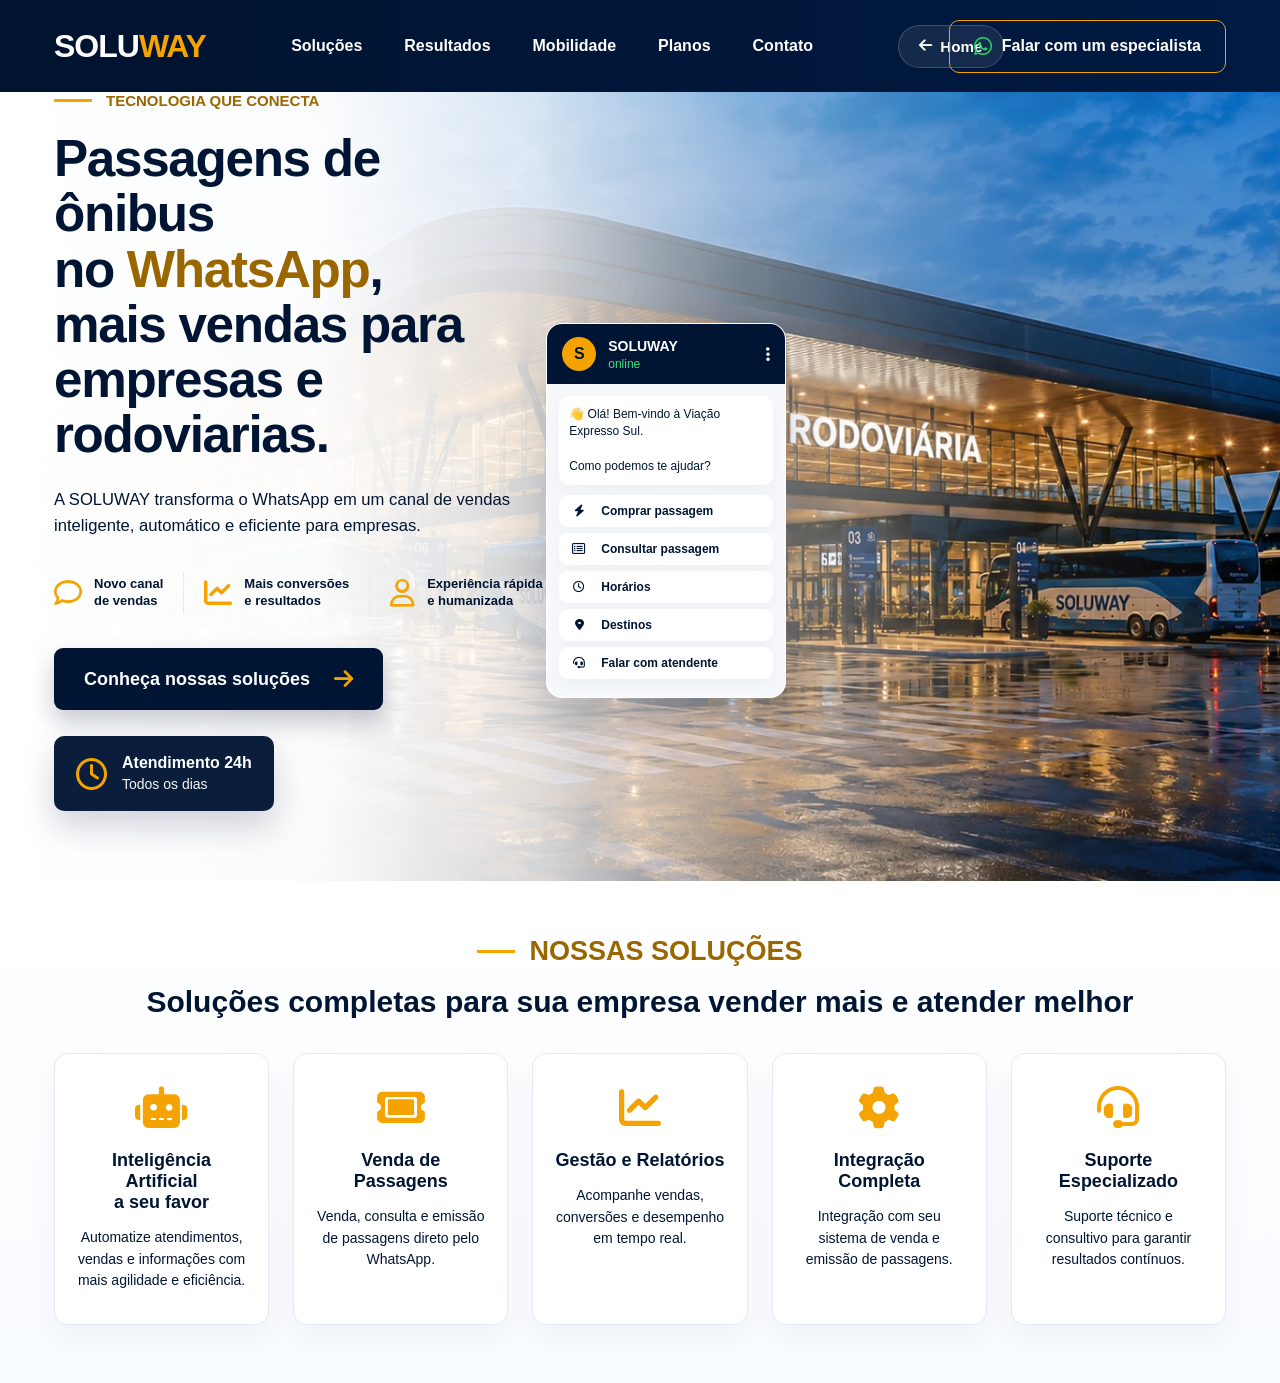
==== commit 82fdec56: "Add files via upload" ====
--- a/index.html
+++ b/index.html
@@ -25,7 +25,7 @@
     <title>SOLUWAY | Passagens de ônibus no WhatsApp</title>
     <meta name="description" content="Modernize o atendimento da sua rodoviária com a SOLUWAY. Venda passagens de ônibus pelo WhatsApp com automação e integração para facilitar a operação." />
 
-    <link rel="stylesheet" href="css/style.css?v=20261112-layout4" />
+    <link rel="stylesheet" href="css/style.css?v=20261112-mobile1" />
 
     <link
       rel="stylesheet"
@@ -38,7 +38,7 @@
 
 
     
- (ajuste do link de volta da soluway-rodoviaria)
+ 
     <!-- HEADER -->
     <header class="header">
       <div class="logo">
@@ -166,7 +166,7 @@
             <button>
               <i class="fa-solid fa-headset"></i>
               Falar com atendente</button
-            >ß
+            >
           </div>
         </div>
       </section>
--- a/css/style.css
+++ b/css/style.css
@@ -1232,3 +1232,91 @@
     transform: translateY(24px);
   }
 }
+
+/* Organização da página em telas pequenas. */
+@media (max-width: 768px) {
+  .header {
+    display: grid;
+    grid-template-columns: minmax(0, 1fr) auto;
+    gap: 16px 12px;
+    padding: 18px 20px;
+    align-items: center;
+  }
+  .logo { grid-column: 1; grid-row: 1; font-size: 26px; }
+  .btn-voltar-home {
+    grid-column: 2; grid-row: 1;
+    margin: 0; padding: 9px 12px; font-size: 13px;
+  }
+  .nav {
+    grid-column: 1 / -1; grid-row: 2;
+    gap: 10px 16px; font-size: 13px;
+  }
+  .btn-whatsapp {
+    grid-column: 1 / -1; grid-row: 3;
+    justify-content: center;
+    padding: 12px; font-size: 14px;
+  }
+  .hero {
+    padding: 30px 20px 0;
+    gap: 24px;
+    min-height: auto !important;
+  }
+  .tag { font-size: 11px; gap: 10px; margin-bottom: 18px; }
+  .tag span { width: 28px; }
+  .hero h1 {
+    font-size: clamp(28px, 7.8vw, 36px);
+    line-height: 1.13;
+    letter-spacing: -0.8px;
+    margin-bottom: 20px;
+  }
+  .hero p { font-size: 15px; line-height: 1.55; margin-bottom: 24px; }
+  .benefits { gap: 14px; margin-bottom: 24px; }
+  .benefit-item { gap: 12px; }
+  .benefit-item i { font-size: 24px; width: 28px; text-align: center; }
+  .benefit-item span { font-size: 12px; }
+  .main-button {
+    padding: 16px; font-size: 15px; gap: 14px;
+    text-align: center; box-shadow: 0 6px 16px rgba(0, 15, 50, 0.14);
+  }
+  .hero-content .mini-card-left {
+    margin-top: 18px; padding: 14px 16px;
+    box-shadow: none;
+  }
+  .hero-content .mini-card-left strong { font-size: 14px; }
+  .hero-content .mini-card-left span { font-size: 12px; }
+  .hero-content .mini-card-left i { font-size: 26px; }
+  .whatsapp-center { transform: none; margin: 0; }
+  .whatsapp-card {
+    width: 100%; max-width: 300px;
+    box-shadow: 0 10px 24px rgba(0, 20, 60, 0.1);
+  }
+  .phone-body { padding: 12px; }
+  .message { padding: 10px; font-size: 12px; margin-bottom: 10px; }
+  .phone-body button { padding: 10px; font-size: 12px; margin-bottom: 6px; }
+  .hero-visual {
+    width: calc(100% + 40px);
+    height: 220px !important; min-height: 220px !important;
+    margin: 0 -20px;
+  }
+  .hero-visual .station-img {
+    width: 100%; left: 0;
+    object-position: center 62% !important;
+  }
+  .services { padding: 30px 20px 36px; }
+  .services-title { margin-bottom: 22px; }
+  .services-title .tag { font-size: 17px; margin-bottom: 12px; }
+  .services-title h2 { font-size: 22px; line-height: 1.3; }
+  .services-grid { grid-template-columns: 1fr !important; gap: 14px !important; }
+  .service-card {
+    display: grid;
+    grid-template-columns: 36px minmax(0, 1fr);
+    gap: 8px 14px;
+    padding: 20px 16px;
+    min-height: 0 !important;
+    text-align: left;
+    box-shadow: 0 4px 14px rgba(0, 20, 60, 0.035);
+  }
+  .service-card > i { grid-column: 1; grid-row: 1 / 3; font-size: 28px; margin: 2px 0 0; }
+  .service-card h3 { grid-column: 2; margin: 0; font-size: 16px; line-height: 1.3; }
+  .service-card p { grid-column: 2; font-size: 13px; line-height: 1.5; }
+}
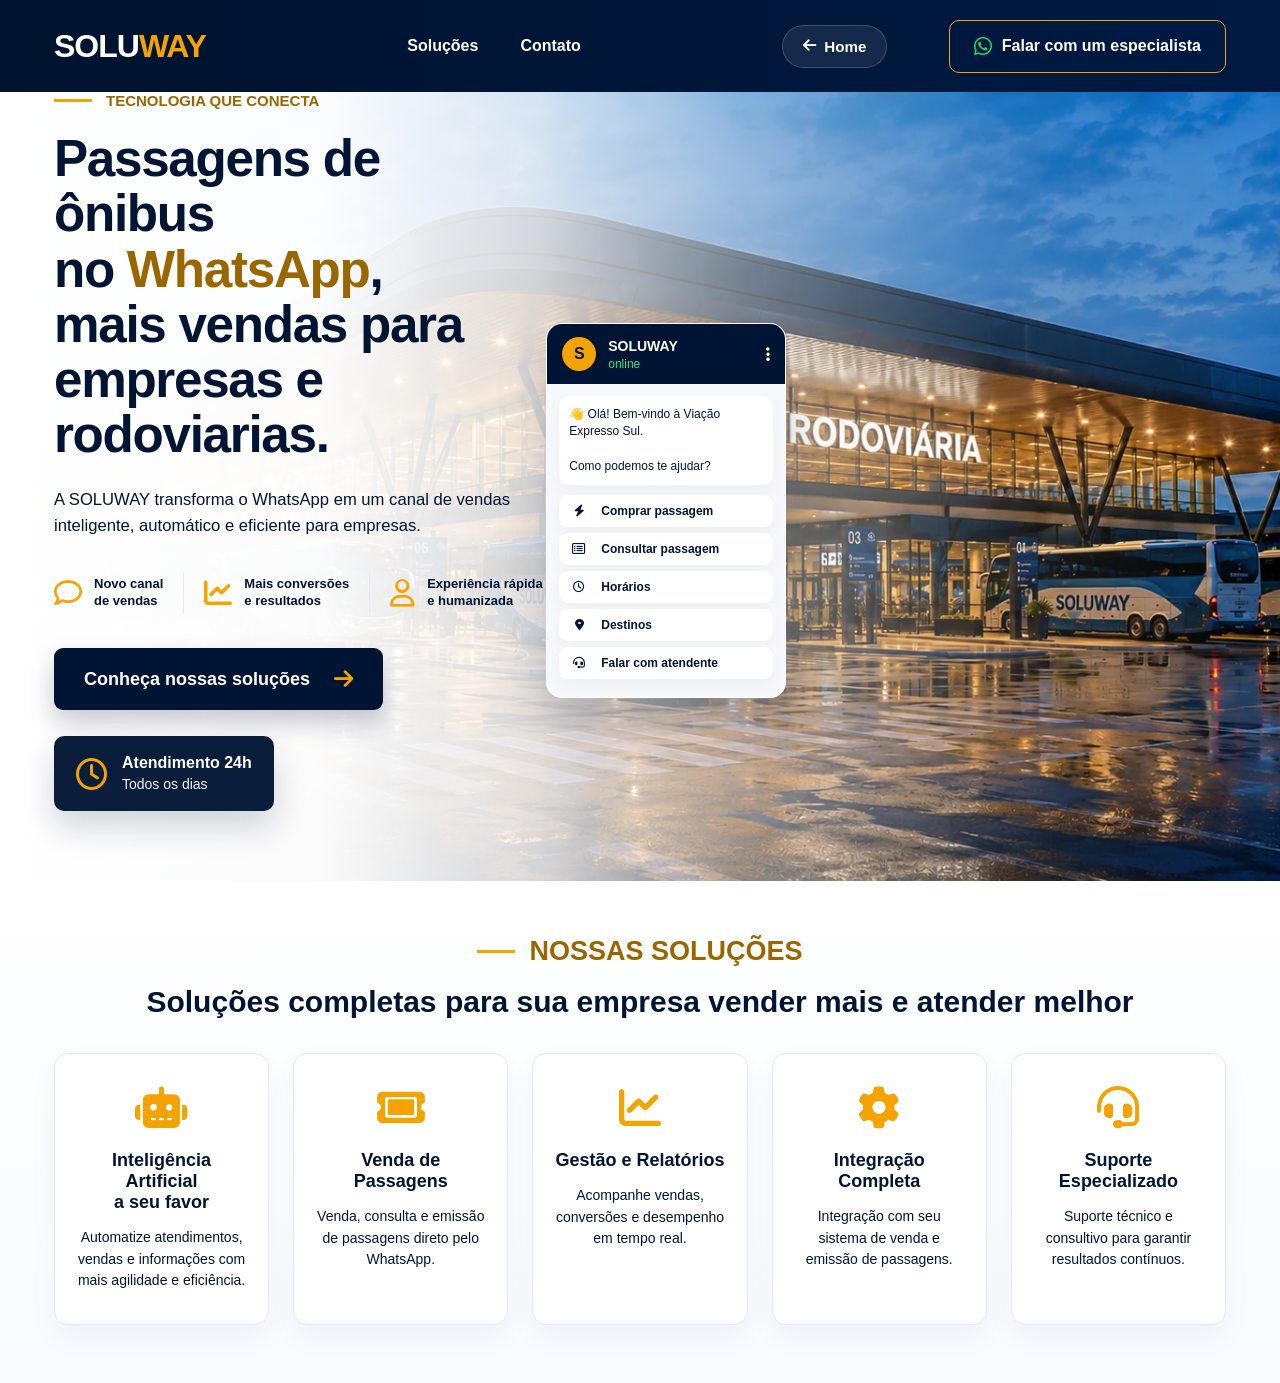
==== commit 4c1c3413: "Add files via upload" ====
--- a/index.html
+++ b/index.html
@@ -47,10 +47,7 @@
 
       <nav class="nav">
         <a href="#solucoes">Soluções</a>
-        <a href="#resultados">Resultados</a>
-        <a href="#mobilidade">Mobilidade</a>
-        <a href="#planos">Planos</a>
-        <a href="#contato">Contato</a>
+        <a href="https://wa.me/555191456354?text=Ol%C3%A1%21%20Gostaria%20de%20falar%20com%20um%20especialista%20da%20SOLUWAY." target="_blank" rel="noopener" id="whatsapp-contato-menu">Contato</a>
       </nav>
  <a href="https://soluway.com.br" class="btn-voltar-home">
   <i class="fa-solid fa-arrow-left"></i>
